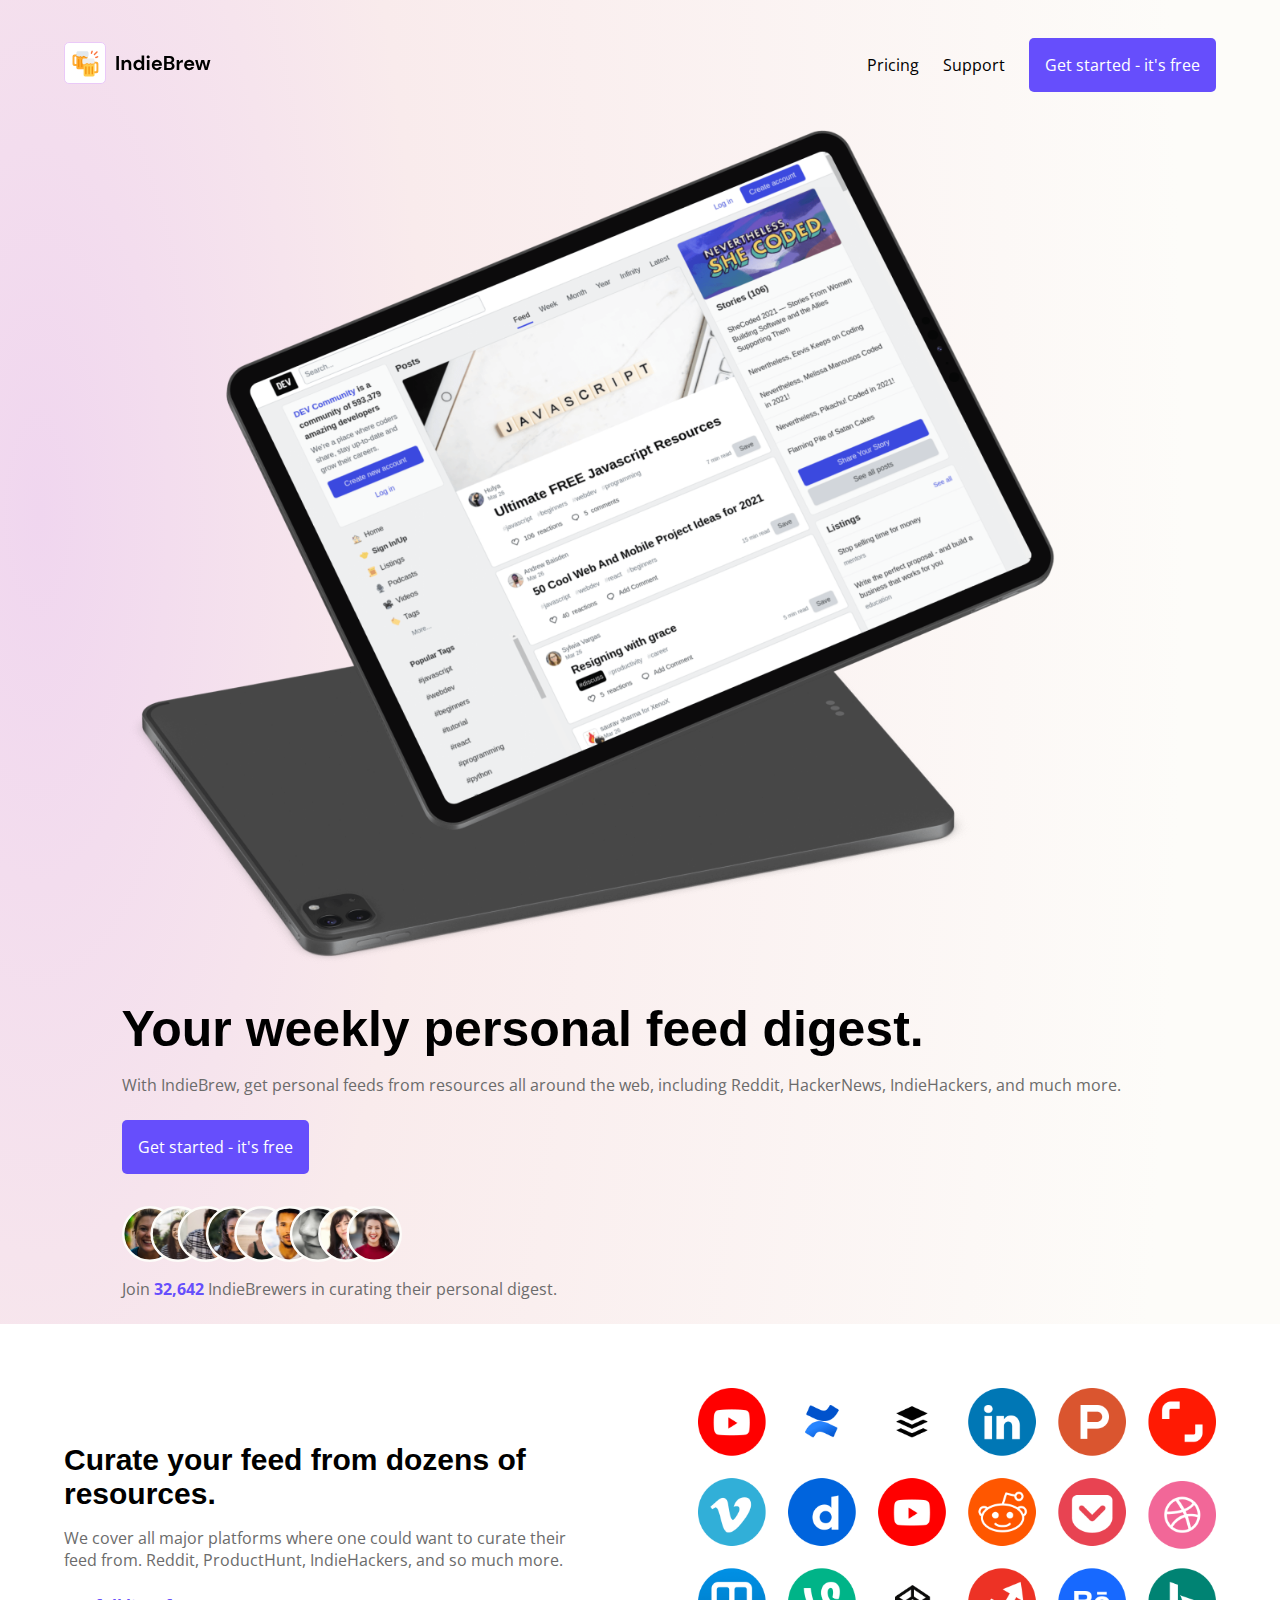
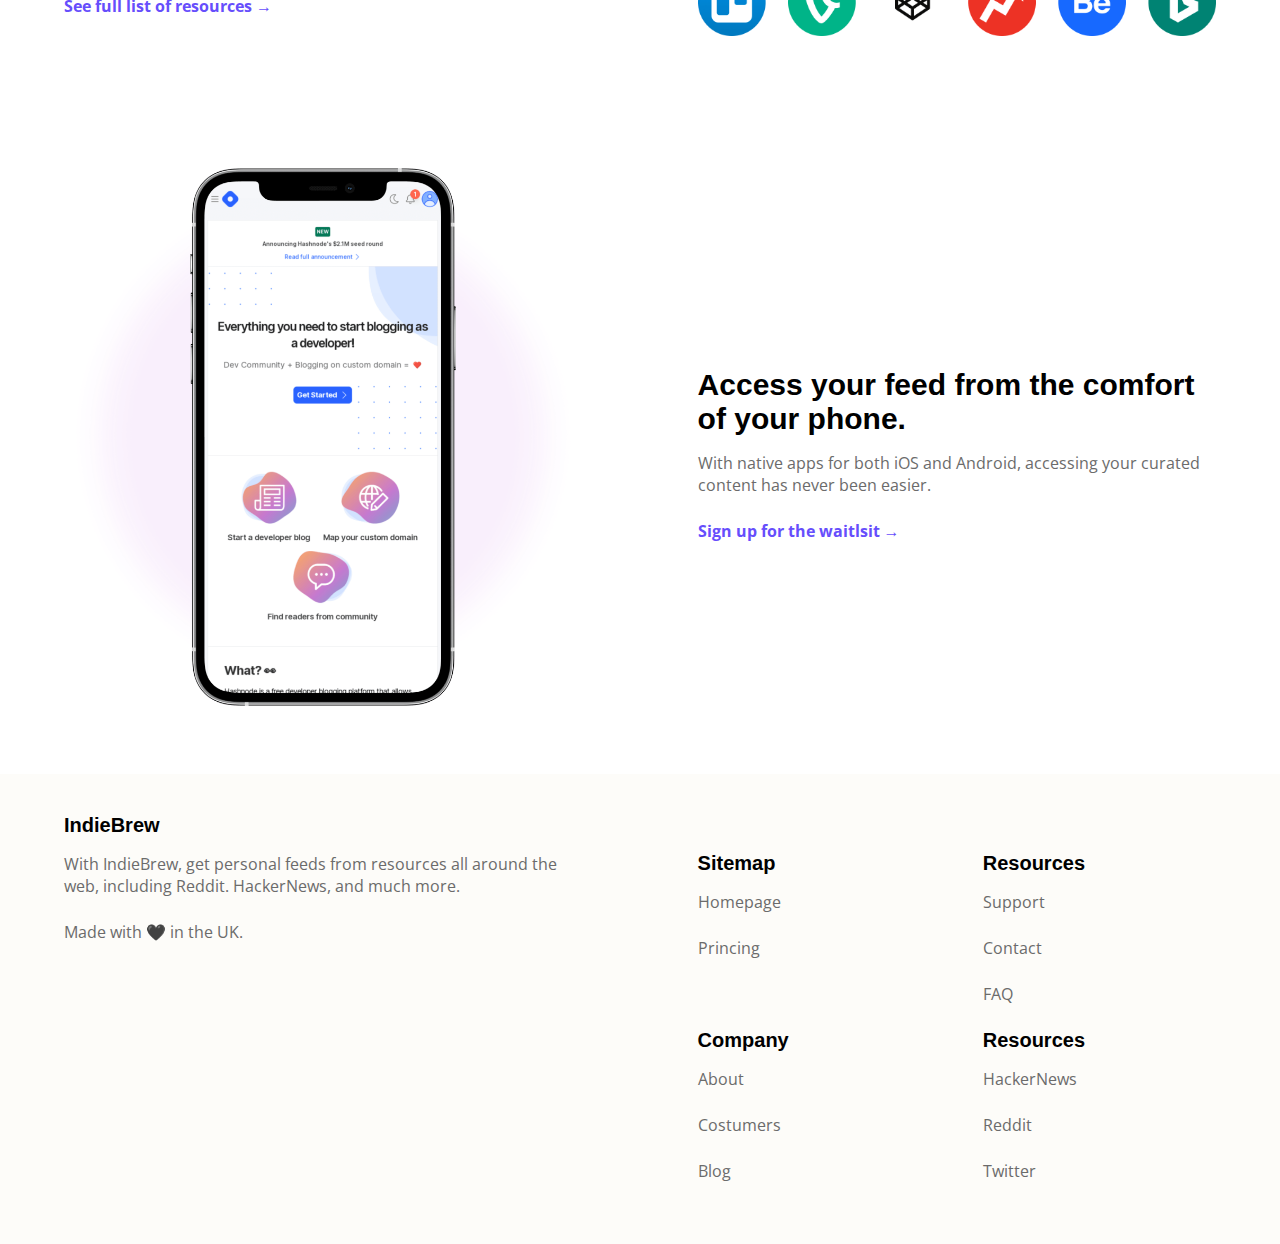
==== index.html @ 26542aa1 "Initial commit" ====
<!DOCTYPE html>
<html lang="en">
<head>
    <meta charset="UTF-8">
    <meta http-equiv="X-UA-Compatible" content="IE=edge">
    <meta name="viewport" content="width=device-width, initial-scale=1.0">
    <link rel="preconnect" href="https://fonts.googleapis.com">
    <link rel="preconnect" href="https://fonts.gstatic.com" crossorigin>
    <link href="https://fonts.googleapis.com/css2?family=Open+Sans:wght@400;600;700&display=swap" rel="stylesheet">
    <link rel="stylesheet" href="css/styles.css">
    <title>Document</title>
</head>
<body>
    <main id="principal__wrapper">
        <section class="background__gradient">
            <header class="header__wrapper content__center">
                <article class="header__logo">
                    <a href="index.html"><img src="img/Logo.svg" alt="principal logo"></a>
                </article>
                <article class="header__menu--icon">
                    <img src="img/Hamburger Menu.svg" alt="">
                </article>
                <nav class="header__nav">
                    <a href="#">Pricing</a>
                    <a href="#">Support</a>
                    <a class="button__purple" href="form.html">Get started <span>- it's free</span></a>
                </nav>
            </header>
            <section class="personal__box content__center">
                <section class="principal__hero content__center">
                    <img src="img/Feed Mockup.png" alt="feed mockup">
                </section>
                <section class="personal content__center">
                    <h1>Your weekly personal feed digest.</h1>
                    <p>With IndieBrew, get personal feeds from resources all around the web, including Reddit, HackerNews, IndieHackers, and much more.</p>
                    <a class="button__purple" href="form.html">Get started <span>- it's free</span></a>
                    <img src="img/User Avatars.svg" alt="user avatars">
                    <p>Join <span class="text__purple">32,642</span> IndieBrewers in curating their personal digest.</p>
                </section>
            </section>
        </section>
        <section class="background__white">
            <section class="social content__center">
                <article class="social__icons">
                    <img src="img/Social Media Icons.png" alt="social media icons">
                </article>
                <article class="social__info">
                    <h2>Curate your feed from dozens of resources.</h2>
                    <p>We cover all major platforms where one could want to curate their feed from. Reddit, ProductHunt, IndieHackers, and so much more.</p>
                    <a class="text__purple" href="#">See full list of resources →</a>
                </article>
            </section>
            <section class="access content__center">
                <article class="access__mockup">
                    <img src="img/Phone Mockup.png" alt="Phone mockup">
                </article>
                <article class="access__info">
                    <h2>Access your feed from the comfort of your phone.</h2>
                    <p>With native apps for both iOS and Android, accessing your curated content has never been easier.</p>
                    <a class="text__purple" href="#">Sign up for the waitlsit →</a>
                </article>
            </section>
        </section>
        
        <footer class="background__cream footer__indie ">
            <section class="content__center footer__flex">
                <section class="footer__info">
                    <article>
                        <h4>IndieBrew</h4>
                        <p>With IndieBrew, get personal feeds from resources all around the web, including Reddit. HackerNews, and much more.</p>
                        <p>Made with 🖤 in the UK.</p>
                    </article>
                </section>
               <section class="footer__nav">
                   <section class="footer__nav--box">
                        <article>
                            <h4>Sitemap</h4>
                            <p>Homepage</p>
                            <p>Princing</p>
                        </article>
                        <article>
                            <h4>Company</h4>
                            <p>About</p>
                            <p>Costumers</p>
                            <p>Blog</p>
                        </article>
                   </section>
                   <section class="footer__nav--box">
                        <article>
                            <h4>Resources</h4>
                            <p>Support</p>
                            <p>Contact</p>
                            <p>FAQ</p>
                        </article>
                        <article>
                            <h4>Resources</h4>
                            <p>HackerNews</p>
                            <p>Reddit</p>
                            <p>Twitter</p>
                        </article>
                   </section>
               </section>
            </section>
        </footer>
    </main>
</body>
</html>
---- css/styles.css ----
/* Global */

* {
    margin: 0;
    padding: 0;
}

h1 , h2, h3, h4, label {
    font-family: Arial, Helvetica, sans-serif;
    padding-bottom: 1rem;
}

h1 {
    font-size: 3.125rem;
}

h2 {
    font-size: 1.875rem;
}

h3 {
    font-size: 1.425rem;
}

h4 {
    font-size: 1.25rem;
}

p{
    font-family: 'Open Sans', sans-serif;
    color: #6b6b6b;
    padding-bottom: 1.5rem;
}

a {
    font-family: 'Open Sans', sans-serif;
    text-decoration: none;
}

.principal__wrapper {
    width: 100%;
    margin: 0 auto;
}

.content__center{
    width: 90%;
    margin: 0 auto;
}

.background__gradient {
    background: radial-gradient(89.39% 249.08% at 3.07% 38.77%, #F0D6EF 0%, #F9EBEC 33.85%, #FDFCF9 100%);
}

.background__white {
    background-color: #ffff;
}

.background__cream {
    background-color: #fdfcf9;
}

.button__purple {
    background-color: #664EFC;
    color: #ffff;
    border-radius: 0.3125rem;
    padding: 1rem;
    width: 155px;
}

.text__purple {
    color: #664EFC;
    font-weight: bold;
}


/* Header */

.header__wrapper {
    display: flex;
    align-items: center;
    justify-content: space-between;
    padding: 2.375rem 0;
}

.header__nav {
    display: none;
}

/* Hero */

.principal__hero {
    display: flex;
}

.principal__hero img{
    width: 90%;
    padding-bottom: 2rem;
}

/* Personal */

.personal {
    display: flex;
    flex-direction: column;
}

.personal img {
    padding: 2rem 0 1rem 0;
    width: 55%;
}


/* Social */

.social {
    display: flex;
    flex-direction: column;
    align-items: center;
    padding: 4rem 0;
}

.social img {
    padding-bottom: 2rem;
    width: 100%;
}

/* Access */

.access {
    display: flex;
    flex-direction: column;
    align-items: center;
    padding: 2rem 0;
}

.access img {
    padding-bottom: 2rem;
    width: 100%;
}

/*  Footer */

.footer__indie {
    display: flex;
    padding-top: 2.5rem;
    flex-direction: column;
}

.footer__nav {
    display: flex;
    justify-content: space-between;
    padding: 2.375rem 0;
}

.footer__nav--box {
    display: flex;
    flex-direction: column;
    justify-content: space-between;
}

/* Form Styles */

.background__gradient--form {
    background: radial-gradient(133.96% 361.2% at 0% 41.05%, #F0D6EF 0%, #FDFCF9 100%, #F9EBEC 100%);
    height: 100vh;
}
.header__form {
    display: flex;
    align-items: center;
    justify-content: space-between;
    padding: 2rem 0;
}

.header__arrow {
    display: flex;
    align-items: center;
}

.header__arrow img {
    background-color: rgba(255, 255, 255, 0.87);
    border: 0.0625rem solid #cdcdcd;
    border-radius: 0.3125rem;
    padding: 0.75rem 1rem;
}

.header__arrow p {
    display: none;
    padding: 0;
    margin-left: 0.75rem;
    font-weight: bold;
    color: black;
}

.form__box {
    display: flex;
    flex-direction: column;
}

.form__info--box {
    display: flex;
}
.form__info--box span{
    font-weight: bold;
}
.form__info p {
    color: black;
}

.form__account {
    background-color: white;
    padding: 2.8125rem 2.5rem;
    border-radius: 0.625rem;
}

.form__account h3 {
    margin-bottom: 1rem;
}

.form__account form {
    display: flex;
    flex-direction: column;
}

form label{
    font-weight: bold;
    margin-bottom: 12px;
}

form input{
    border: 0.0938rem solid #cdcdcd;
    padding: 0.9375rem;
    border-radius: 0.3125rem;
    margin-bottom: 2.375rem;
}

form article {
    display: flex;
    flex-direction: row;
}

form article input {
    margin-right: 0.75rem;
}

form article span {
    color: #664EFC;
    text-decoration: underline;
}

form button {
    background-color: #664EFC;
    color: #ffff;
    border-radius: 0.3125rem;
    padding: 1rem;
    width: 100%;
    border: none;
}


@media(min-width: 47.5rem){
    .header__nav {
        display: flex;
        align-items: center;
        justify-content: space-between;
    }
    .header__nav a {
        margin-left: 1.5rem;
    }
    .header__nav a:nth-child(1) {
        color: black;
    }
    .header__nav a:nth-child(2) {
        color: black;
    }
    .header__menu--icon img {
        display: none;
    }

    .personal img {
        padding: 2rem 0 1rem 0;
        width: 27%;
    }

    .social {
        flex-direction: row-reverse;
        justify-content: space-between;
    }
    .social article{
        width: 45%;
    }
    .social__icons img {
        width: 100%;
    }

    .access {
        flex-direction: row;
        justify-content: space-between;
    }
    .access article {
        width: 45%;
    }

    .footer__flex {
        display: flex;
        flex-direction: row;
        justify-content: space-between;
    }
    .footer__flex section {
        width: 45%;
    }
    .header__arrow p {
        display: flex;
    }
}

@media(min-width: 90rem){
    .content__center{
        width: 80%;
        margin: 0 auto;
    }
    .personal__box{
        display: flex;
        flex-direction: row-reverse;
        align-items: center;
    }
    .social article {
        width: 35%;
    }
    .access article {
        width: 35%;
    }
    .footer__nav--box {
        flex-direction: row;
    }
    .button__purple:hover {
        background-color: #4b37c9;
    }
    .text__purple:hover {
        color: #4b37c9;
    }
    .form__box {
        display: flex;
        flex-direction: row;
        align-items: center;
        justify-content: space-between;
    }
    .form__info{
        width: 35%;
    }
    .form__account {
        width: 40%;
    }
}
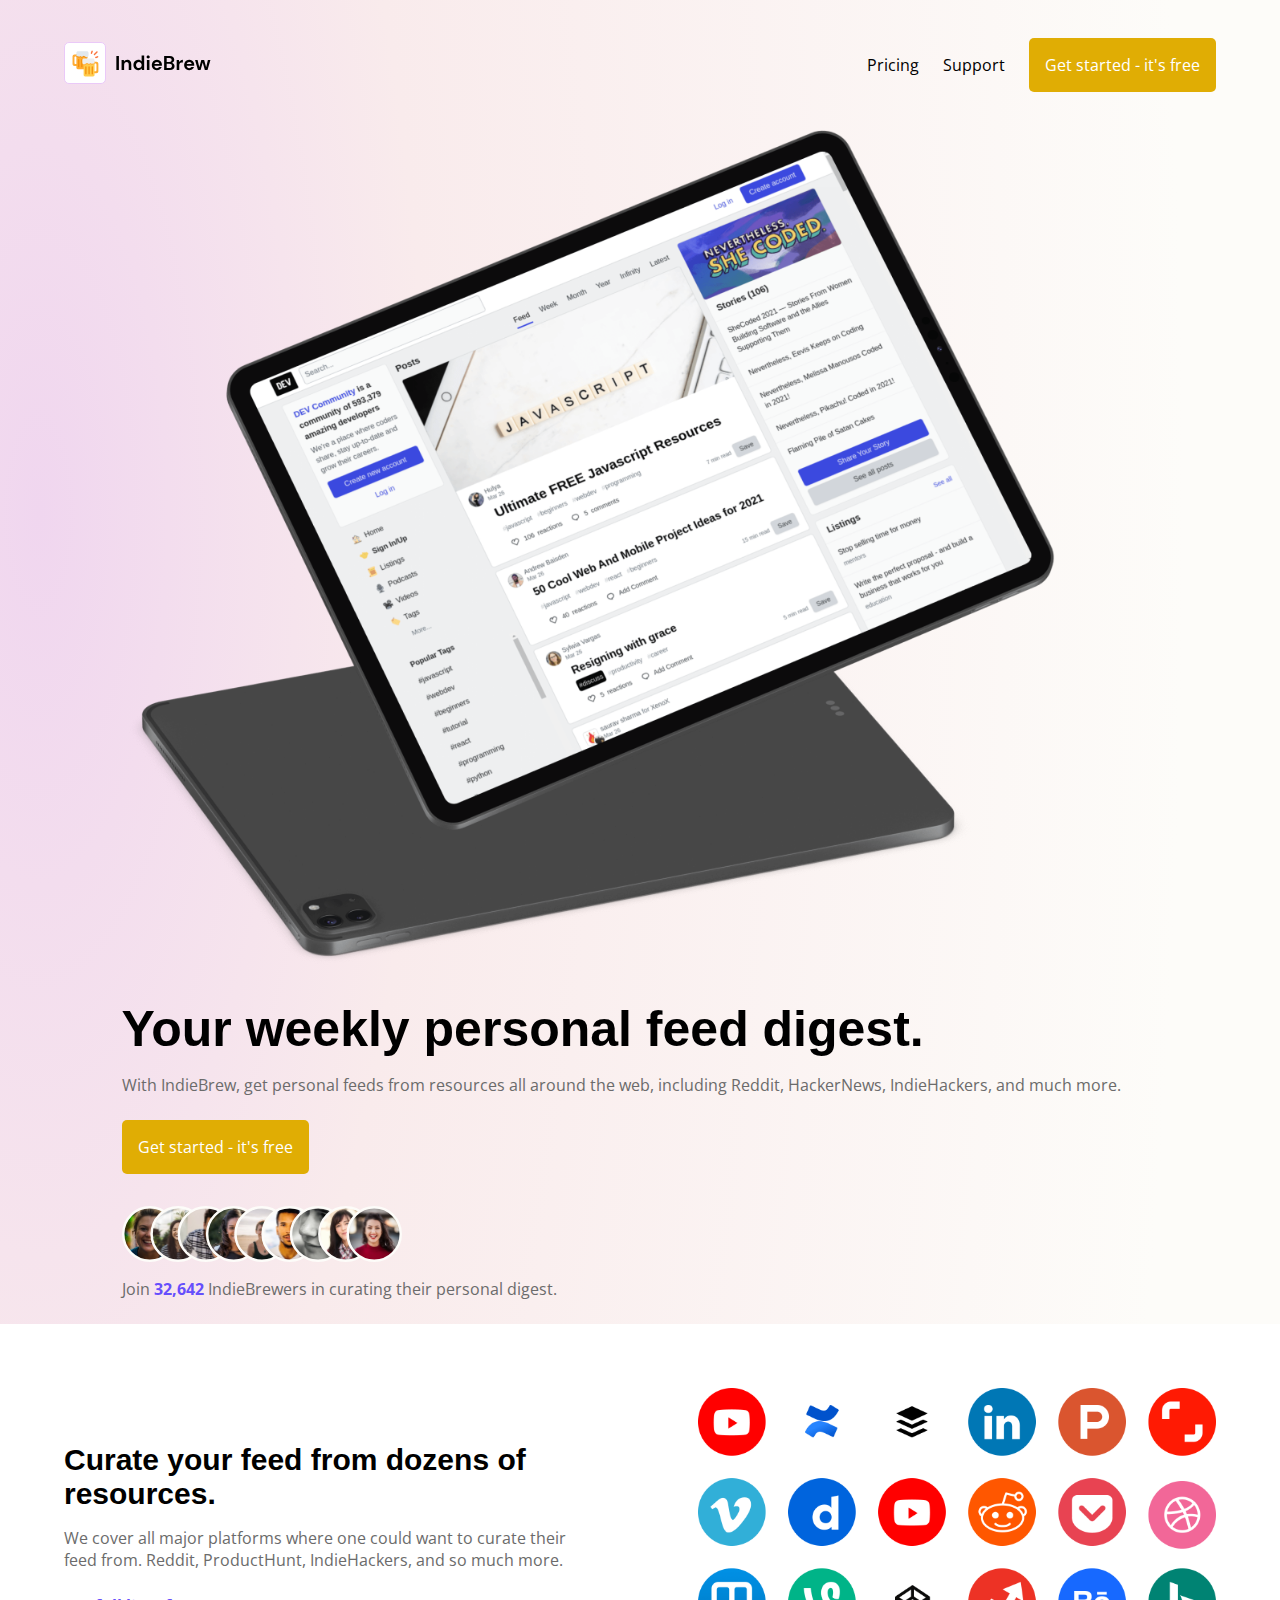
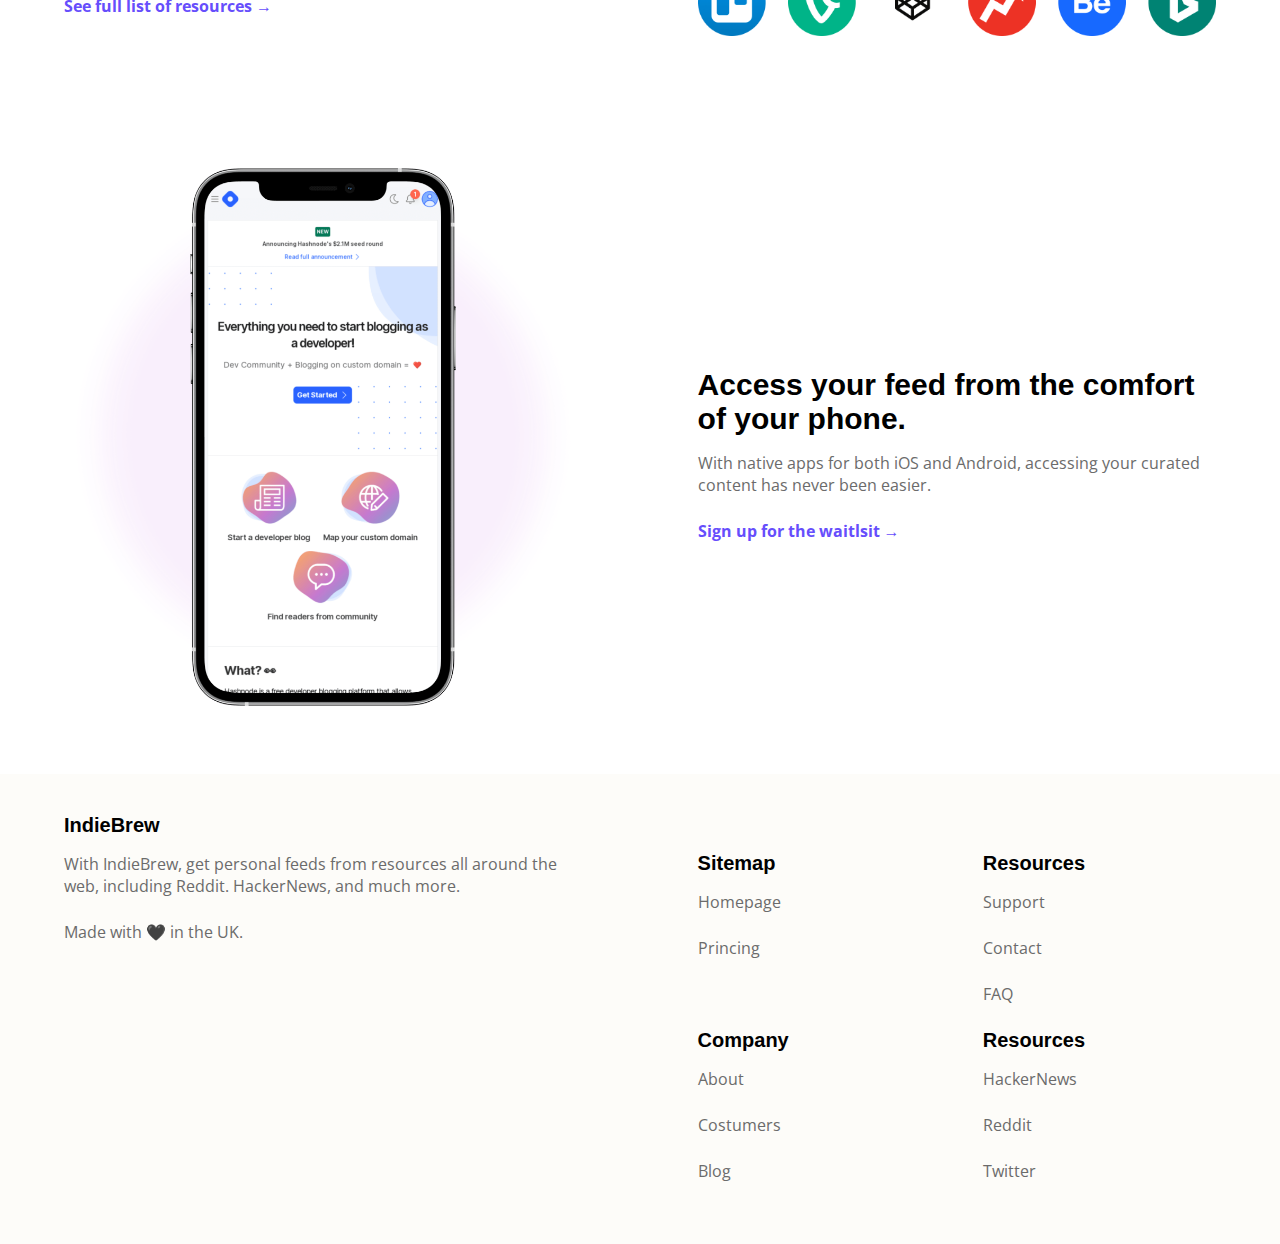
==== commit cb0bdfb6: "Cambios en el color del boton" ====
--- a/index.html
+++ b/index.html
@@ -21,9 +21,9 @@
                     <img src="img/Hamburger Menu.svg" alt="">
                 </article>
                 <nav class="header__nav">
-                    <a href="#">Pricing</a>
-                    <a href="#">Support</a>
-                    <a class="button__purple" href="form.html">Get started <span>- it's free</span></a>
+                    <a href="#" class="hover">Pricing</a>
+                    <a href="#" class="hover">Support</a>
+                    <a class="button__orange hover" href="form.html">Get started <span>- it's free</span></a>
                 </nav>
             </header>
             <section class="personal__box content__center">
@@ -33,7 +33,7 @@
                 <section class="personal content__center">
                     <h1>Your weekly personal feed digest.</h1>
                     <p>With IndieBrew, get personal feeds from resources all around the web, including Reddit, HackerNews, IndieHackers, and much more.</p>
-                    <a class="button__purple" href="form.html">Get started <span>- it's free</span></a>
+                    <a class="button__orange" href="form.html">Get started <span>- it's free</span></a>
                     <img src="img/User Avatars.svg" alt="user avatars">
                     <p>Join <span class="text__purple">32,642</span> IndieBrewers in curating their personal digest.</p>
                 </section>
--- a/css/styles.css
+++ b/css/styles.css
@@ -59,8 +59,8 @@
     background-color: #fdfcf9;
 }
 
-.button__purple {
-    background-color: #664EFC;
+.button__orange{
+    background-color: #e0ad04;
     color: #ffff;
     border-radius: 0.3125rem;
     padding: 1rem;
@@ -69,7 +69,8 @@
 
 .text__purple {
     color: #664EFC;
-    font-weight: bold;
+    font-weight:bolder;
+
 }
 
 
@@ -84,6 +85,10 @@
 
 .header__nav {
     display: none;
+}
+
+.hover:hover{
+    text-decoration: underline .125rem;
 }
 
 /* Hero */
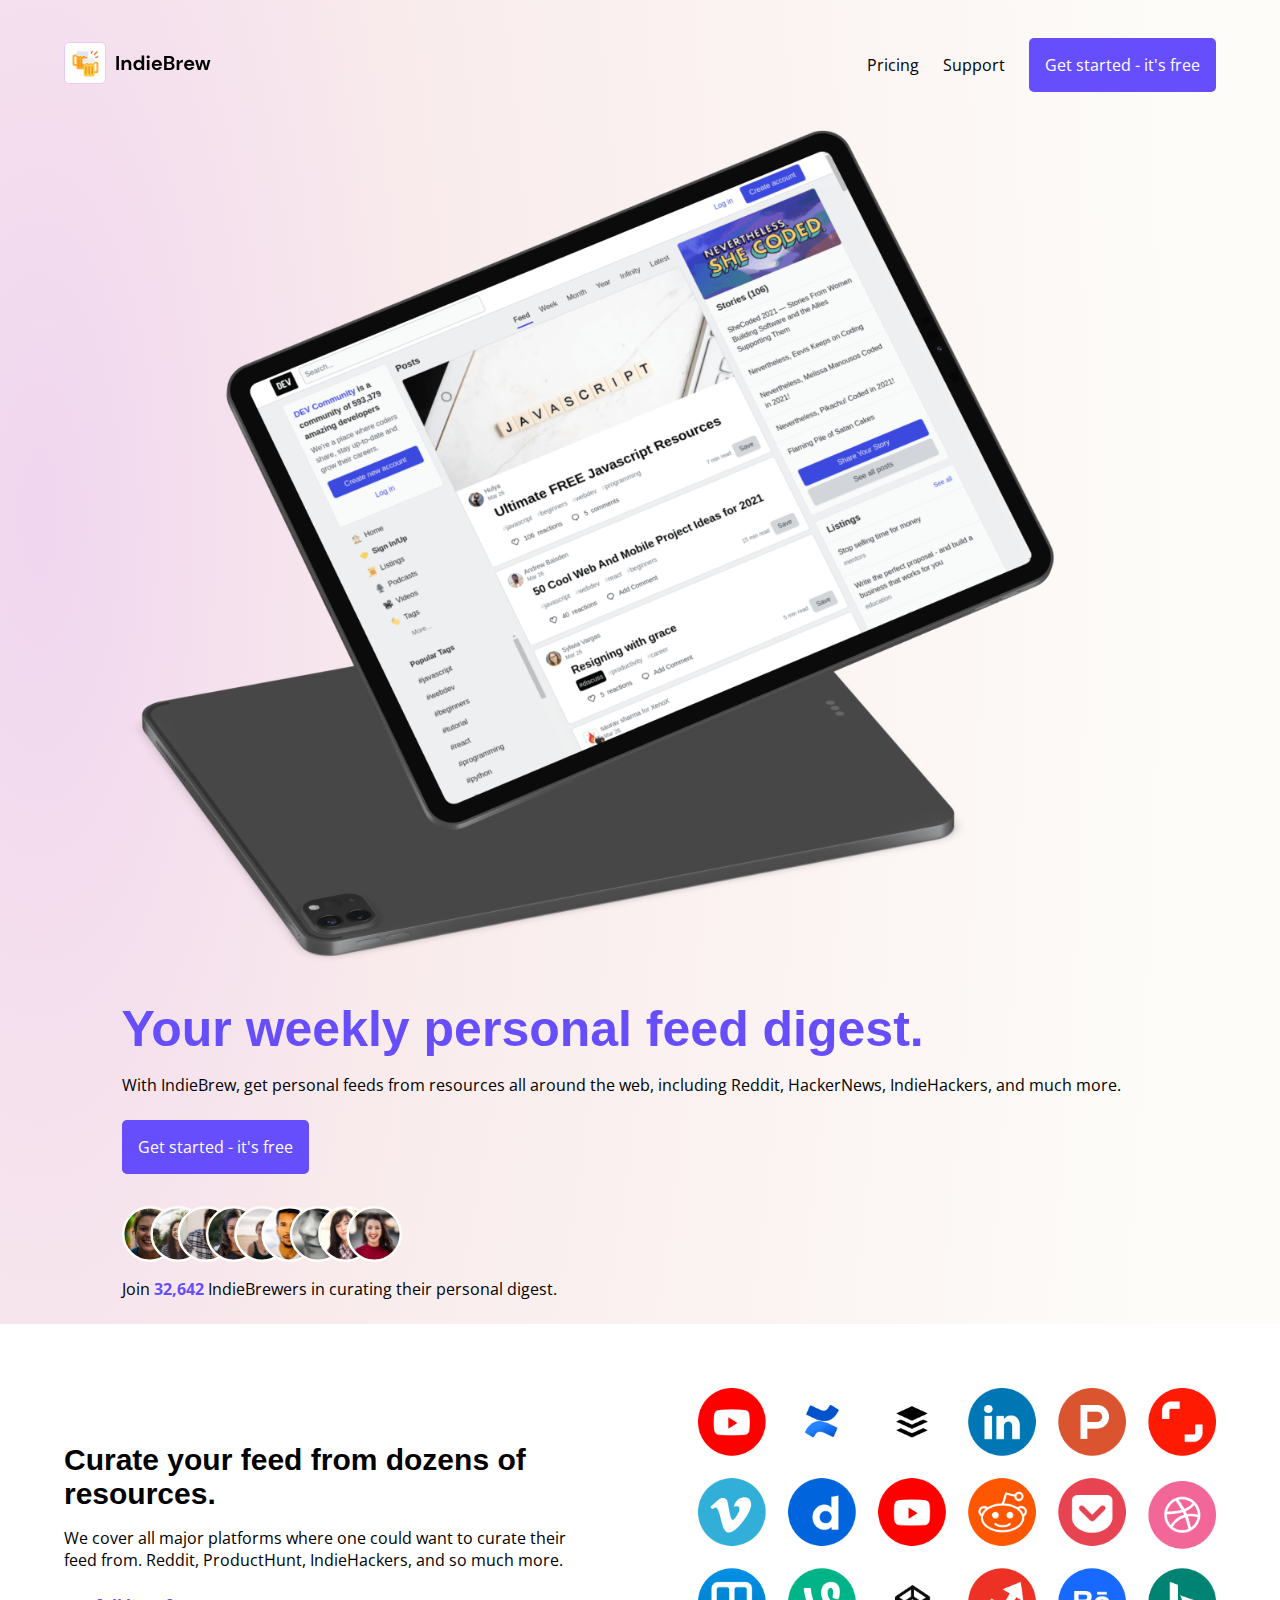
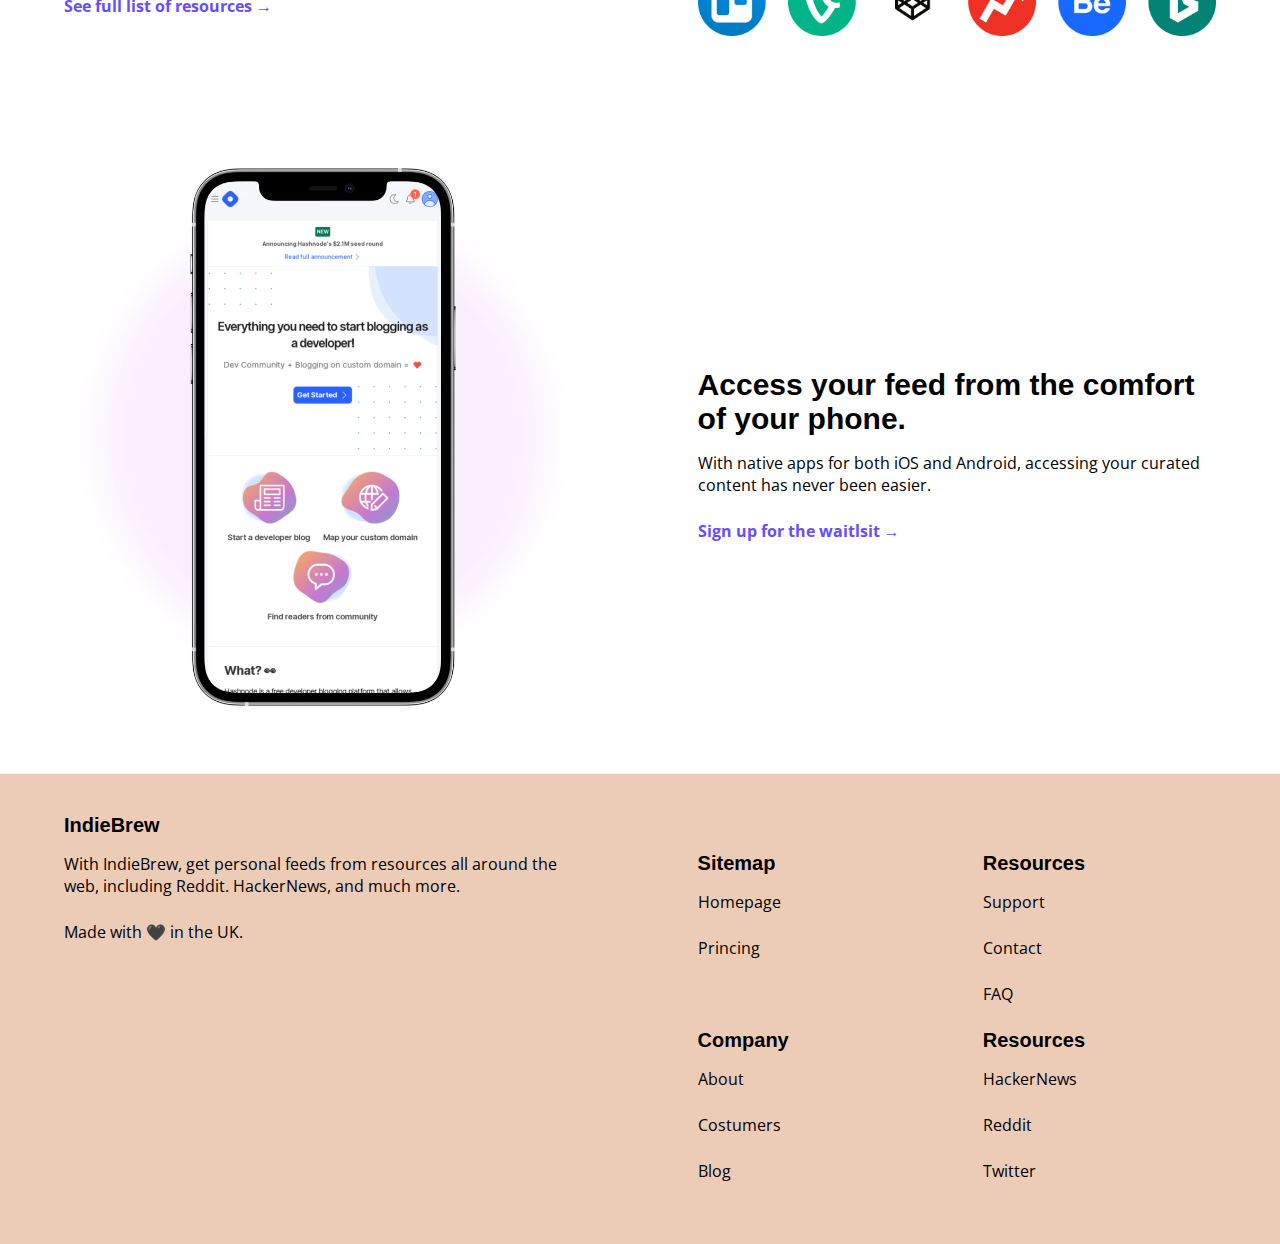
==== commit 81c3efb4: "Cambios en color, identado" ====
--- a/index.html
+++ b/index.html
@@ -21,9 +21,9 @@
                     <img src="img/Hamburger Menu.svg" alt="">
                 </article>
                 <nav class="header__nav">
-                    <a href="#" class="hover">Pricing</a>
-                    <a href="#" class="hover">Support</a>
-                    <a class="button__orange hover" href="form.html">Get started <span>- it's free</span></a>
+                    <a href="#">Pricing</a>
+                    <a href="#">Support</a>
+                    <a class="button__purple" href="form.html">Get started <span>- it's free</span></a>
                 </nav>
             </header>
             <section class="personal__box content__center">
@@ -33,7 +33,7 @@
                 <section class="personal content__center">
                     <h1>Your weekly personal feed digest.</h1>
                     <p>With IndieBrew, get personal feeds from resources all around the web, including Reddit, HackerNews, IndieHackers, and much more.</p>
-                    <a class="button__orange" href="form.html">Get started <span>- it's free</span></a>
+                    <a class="button__purple" href="form.html">Get started <span>- it's free</span></a>
                     <img src="img/User Avatars.svg" alt="user avatars">
                     <p>Join <span class="text__purple">32,642</span> IndieBrewers in curating their personal digest.</p>
                 </section>
@@ -71,8 +71,8 @@
                         <p>Made with 🖤 in the UK.</p>
                     </article>
                 </section>
-               <section class="footer__nav">
-                   <section class="footer__nav--box">
+                <section class="footer__nav">
+                    <section class="footer__nav--box">
                         <article>
                             <h4>Sitemap</h4>
                             <p>Homepage</p>
@@ -84,8 +84,8 @@
                             <p>Costumers</p>
                             <p>Blog</p>
                         </article>
-                   </section>
-                   <section class="footer__nav--box">
+                    </section>
+                    <section class="footer__nav--box">
                         <article>
                             <h4>Resources</h4>
                             <p>Support</p>
--- a/css/styles.css
+++ b/css/styles.css
@@ -12,6 +12,7 @@
 
 h1 {
     font-size: 3.125rem;
+    color: #664EFC;
 }
 
 h2 {
@@ -28,7 +29,7 @@
 
 p{
     font-family: 'Open Sans', sans-serif;
-    color: #6b6b6b;
+    color: black;
     padding-bottom: 1.5rem;
 }
 
@@ -56,11 +57,11 @@
 }
 
 .background__cream {
-    background-color: #fdfcf9;
-}
-
-.button__orange{
-    background-color: #e0ad04;
+    background-color: #ecccb7;
+}
+
+.button__purple {
+    background-color: #664EFC;
     color: #ffff;
     border-radius: 0.3125rem;
     padding: 1rem;
@@ -69,8 +70,7 @@
 
 .text__purple {
     color: #664EFC;
-    font-weight:bolder;
-
+    font-weight: bold;
 }
 
 
@@ -85,10 +85,6 @@
 
 .header__nav {
     display: none;
-}
-
-.hover:hover{
-    text-decoration: underline .125rem;
 }
 
 /* Hero */
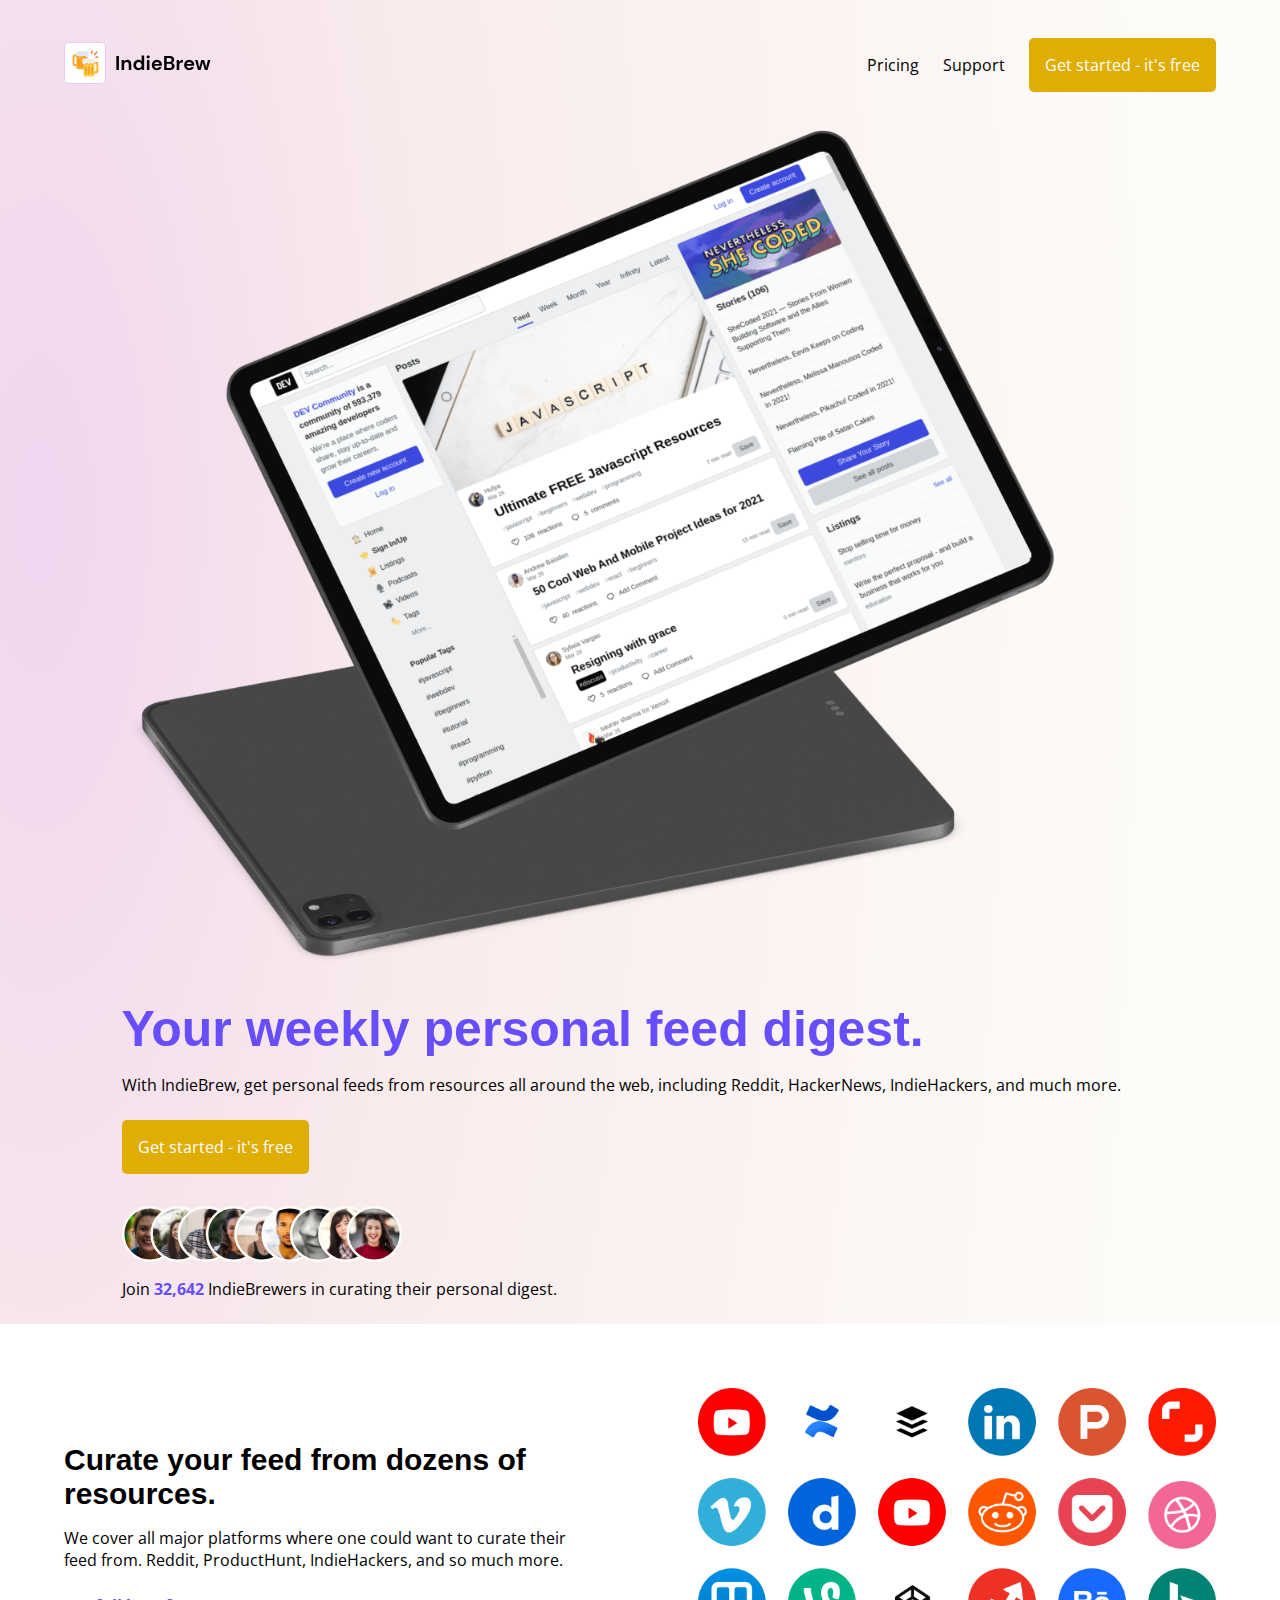
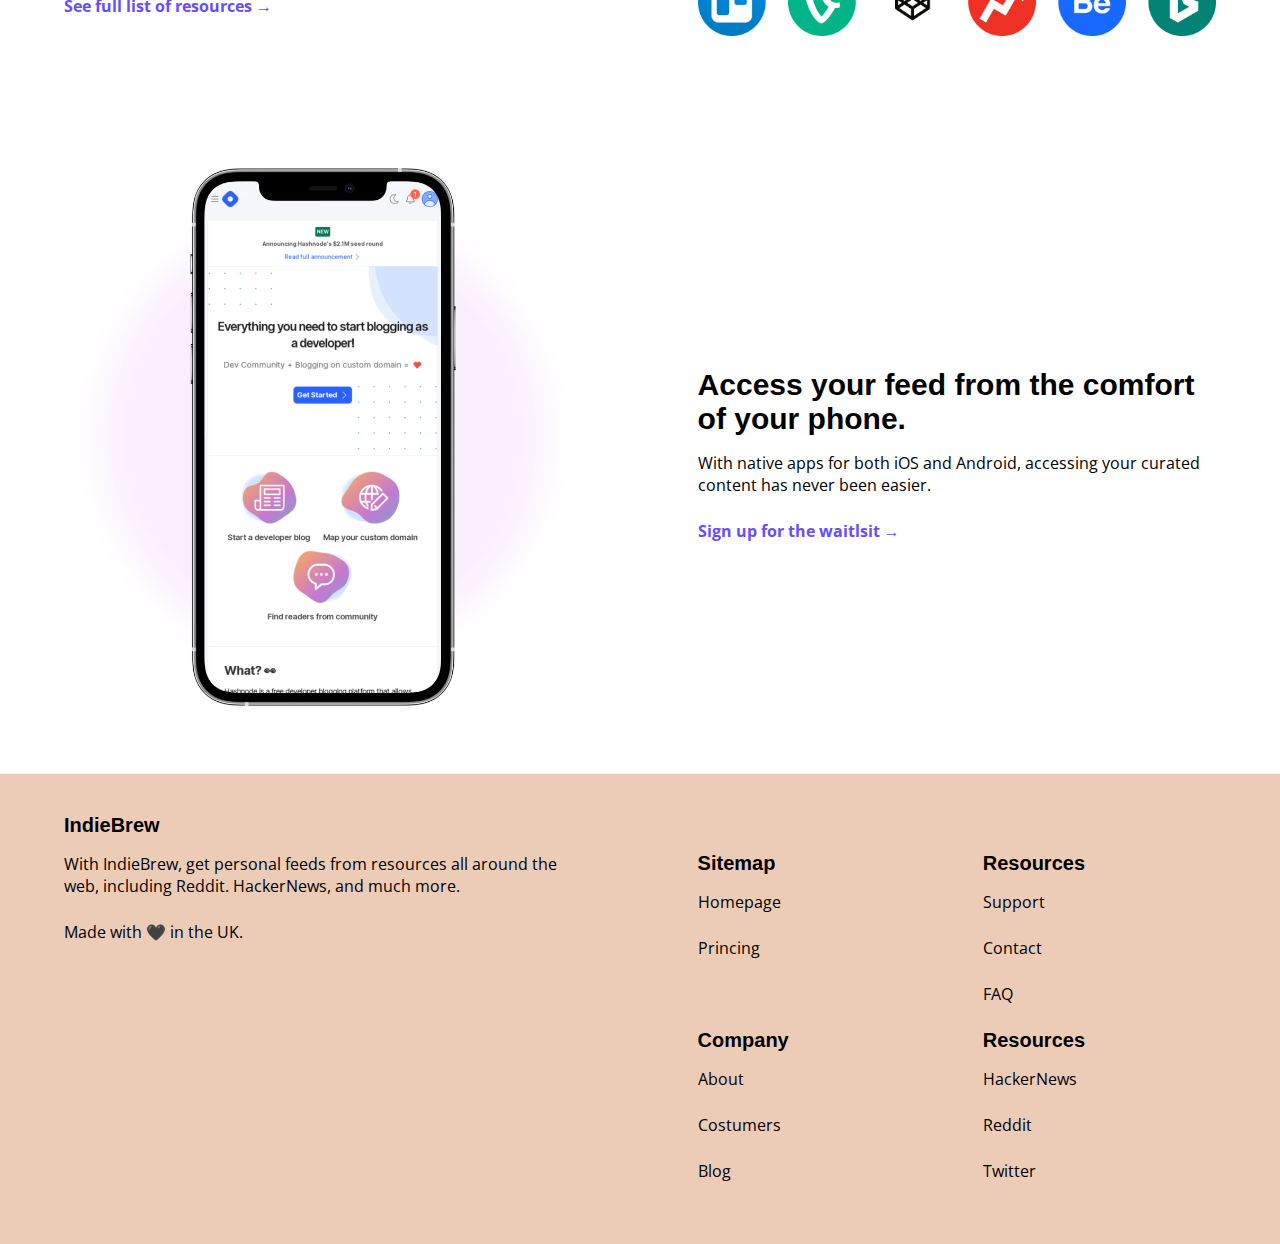
==== commit 9fa738b7: "Cambios en el color del boton (#1)" ====
--- a/index.html
+++ b/index.html
@@ -21,9 +21,9 @@
                     <img src="img/Hamburger Menu.svg" alt="">
                 </article>
                 <nav class="header__nav">
-                    <a href="#">Pricing</a>
-                    <a href="#">Support</a>
-                    <a class="button__purple" href="form.html">Get started <span>- it's free</span></a>
+                    <a href="#" class="hover">Pricing</a>
+                    <a href="#" class="hover">Support</a>
+                    <a class="button__orange hover" href="form.html">Get started <span>- it's free</span></a>
                 </nav>
             </header>
             <section class="personal__box content__center">
@@ -33,7 +33,7 @@
                 <section class="personal content__center">
                     <h1>Your weekly personal feed digest.</h1>
                     <p>With IndieBrew, get personal feeds from resources all around the web, including Reddit, HackerNews, IndieHackers, and much more.</p>
-                    <a class="button__purple" href="form.html">Get started <span>- it's free</span></a>
+                    <a class="button__orange" href="form.html">Get started <span>- it's free</span></a>
                     <img src="img/User Avatars.svg" alt="user avatars">
                     <p>Join <span class="text__purple">32,642</span> IndieBrewers in curating their personal digest.</p>
                 </section>
--- a/css/styles.css
+++ b/css/styles.css
@@ -60,8 +60,8 @@
     background-color: #ecccb7;
 }
 
-.button__purple {
-    background-color: #664EFC;
+.button__orange{
+    background-color: #e0ad04;
     color: #ffff;
     border-radius: 0.3125rem;
     padding: 1rem;
@@ -70,7 +70,8 @@
 
 .text__purple {
     color: #664EFC;
-    font-weight: bold;
+    font-weight:bolder;
+
 }
 
 
@@ -85,6 +86,10 @@
 
 .header__nav {
     display: none;
+}
+
+.hover:hover{
+    text-decoration: underline .125rem;
 }
 
 /* Hero */
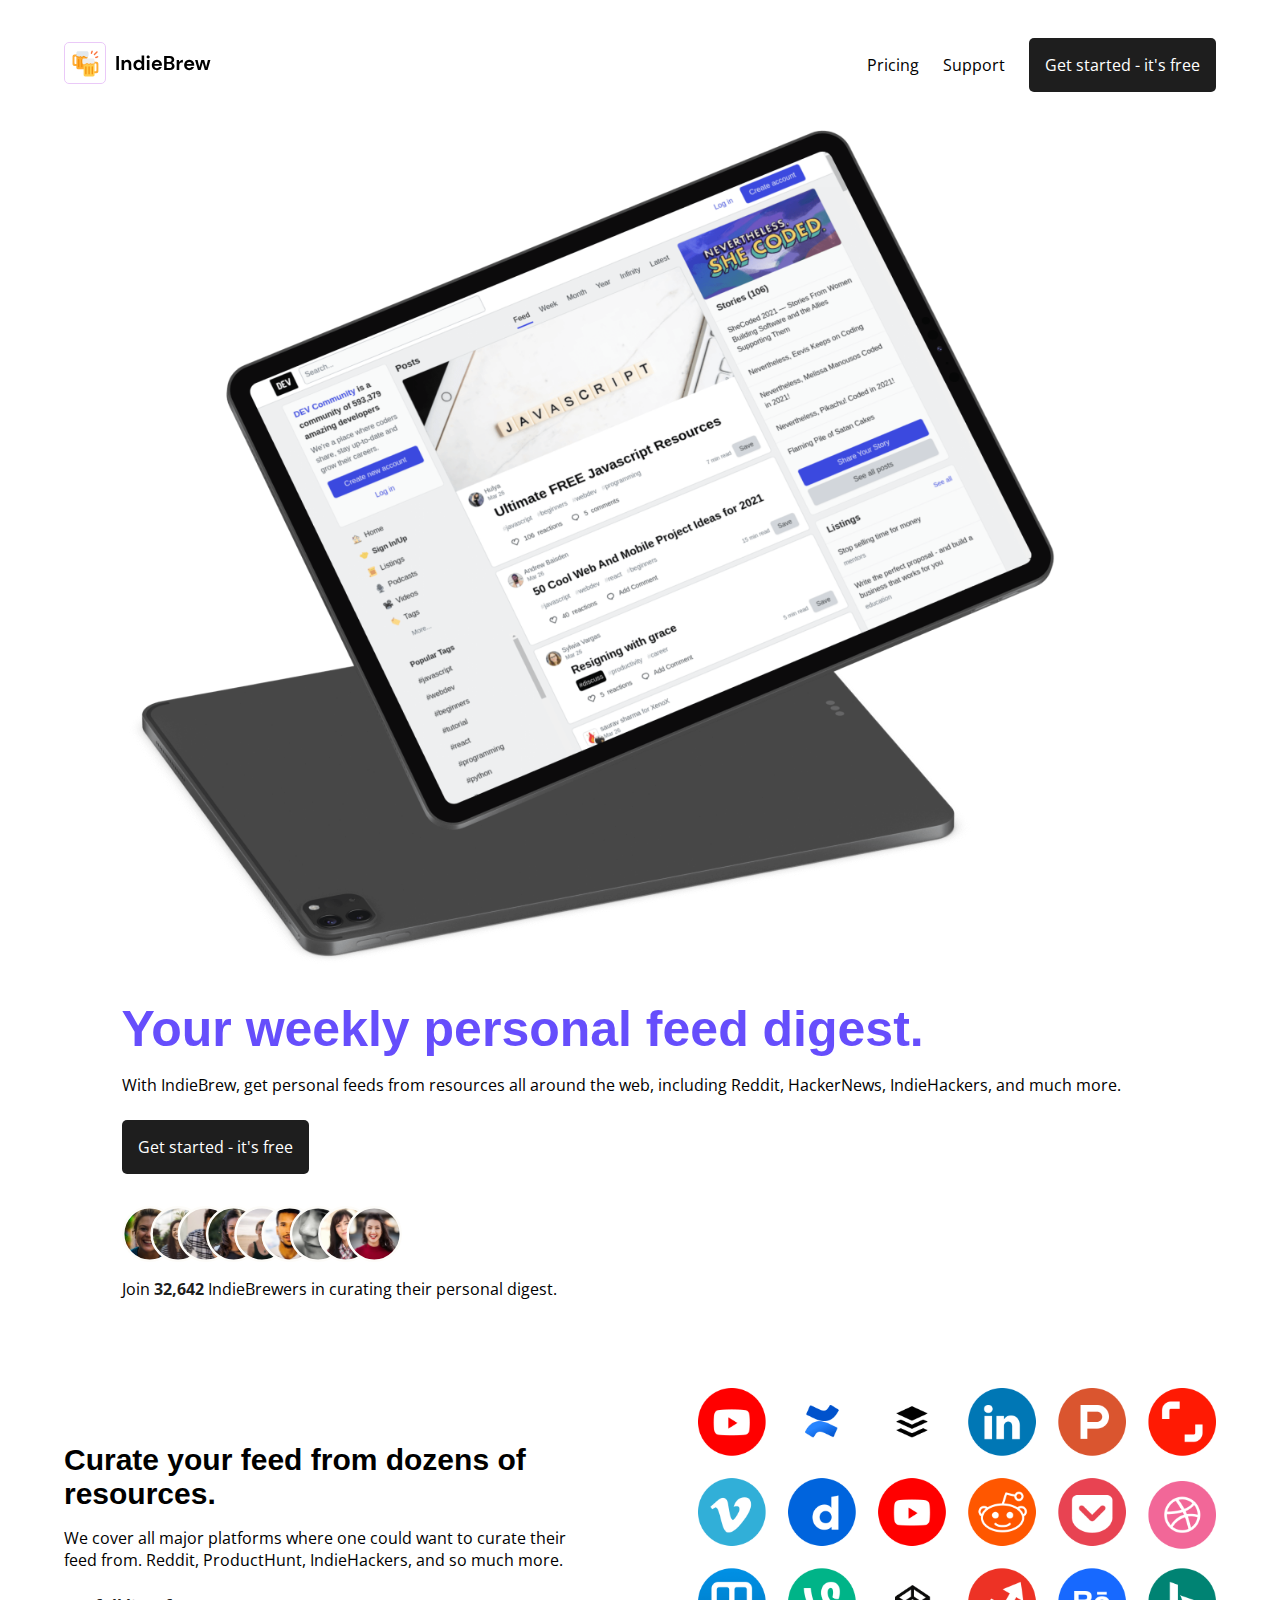
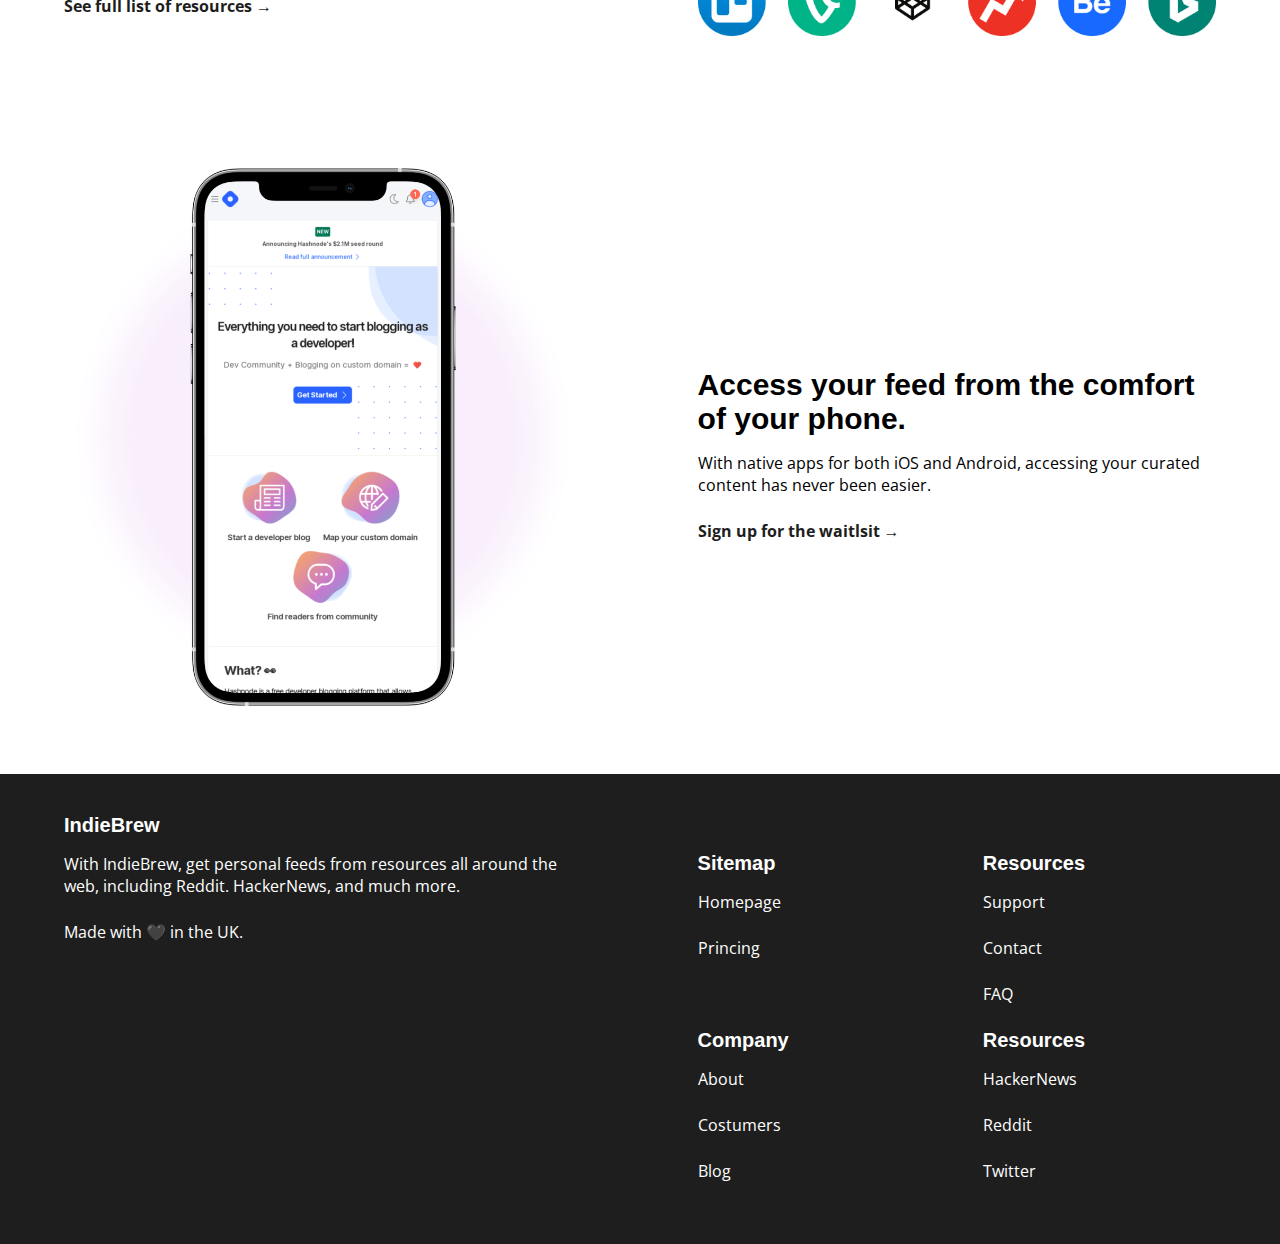
==== commit 0ebb0c98: "los colores del footer y botones cambiados a #1e1e1e" ====
--- a/index.html
+++ b/index.html
@@ -23,7 +23,7 @@
                 <nav class="header__nav">
                     <a href="#" class="hover">Pricing</a>
                     <a href="#" class="hover">Support</a>
-                    <a class="button__orange hover" href="form.html">Get started <span>- it's free</span></a>
+                    <a class="button__black hover" href="form.html">Get started <span>- it's free</span></a>
                 </nav>
             </header>
             <section class="personal__box content__center">
@@ -33,7 +33,7 @@
                 <section class="personal content__center">
                     <h1>Your weekly personal feed digest.</h1>
                     <p>With IndieBrew, get personal feeds from resources all around the web, including Reddit, HackerNews, IndieHackers, and much more.</p>
-                    <a class="button__orange" href="form.html">Get started <span>- it's free</span></a>
+                    <a class="button__black" href="form.html">Get started <span>- it's free</span></a>
                     <img src="img/User Avatars.svg" alt="user avatars">
                     <p>Join <span class="text__purple">32,642</span> IndieBrewers in curating their personal digest.</p>
                 </section>
--- a/css/styles.css
+++ b/css/styles.css
@@ -48,20 +48,16 @@
     margin: 0 auto;
 }
 
-.background__gradient {
-    background: radial-gradient(89.39% 249.08% at 3.07% 38.77%, #F0D6EF 0%, #F9EBEC 33.85%, #FDFCF9 100%);
-}
-
 .background__white {
     background-color: #ffff;
 }
 
 .background__cream {
-    background-color: #ecccb7;
-}
-
-.button__orange{
-    background-color: #e0ad04;
+    background-color: #1e1e1e;
+}
+
+.button__black{
+    background-color: #1e1e1e;
     color: #ffff;
     border-radius: 0.3125rem;
     padding: 1rem;
@@ -69,7 +65,7 @@
 }
 
 .text__purple {
-    color: #664EFC;
+    color: #1e1e1e;
     font-weight:bolder;
 
 }
@@ -145,6 +141,10 @@
 }
 
 /*  Footer */
+footer p, footer h4{
+    color: #ffff;
+}
+
 
 .footer__indie {
     display: flex;
